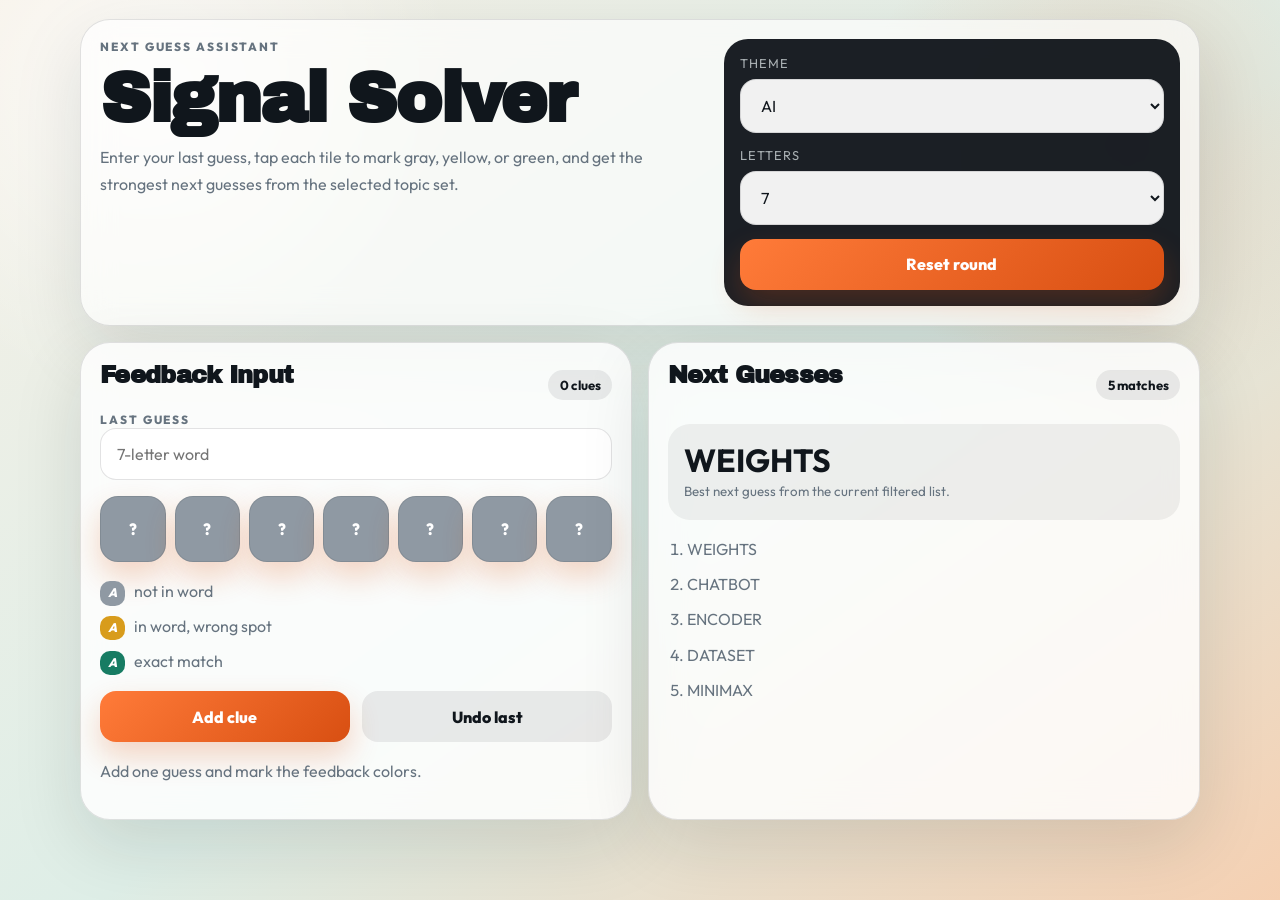
==== guessassist.html @ 029ee36a "Add word feedback solver interface" ====
<!DOCTYPE html>
<html lang="en">
  <head>
    <meta charset="UTF-8" />
    <meta name="viewport" content="width=device-width, initial-scale=1.0" />
    <title>Signal Solver</title>
    <meta
      name="description"
      content="A themed word assistant that narrows the next guess from AI, internet, and Web3 word lists based on your color feedback."
    />
    <link rel="preconnect" href="https://fonts.googleapis.com" />
    <link rel="preconnect" href="https://fonts.gstatic.com" crossorigin />
    <link
      href="https://fonts.googleapis.com/css2?family=Outfit:wght@400;500;700;800&family=Archivo+Black&display=swap"
      rel="stylesheet"
    />
    <link rel="stylesheet" href="./guessassist.css" />
  </head>
  <body>
    <main class="page-shell">
      <section class="hero-card">
        <div>
          <p class="eyebrow">Next Guess Assistant</p>
          <h1>Signal Solver</h1>
          <p class="lede">
            Enter your last guess, tap each tile to mark gray, yellow, or green, and get
            the strongest next guesses from the selected topic set.
          </p>
        </div>
        <div class="hero-controls">
          <label class="control-item">
            <span>Theme</span>
            <select id="themeSelect"></select>
          </label>
          <label class="control-item">
            <span>Letters</span>
            <select id="lengthSelect"></select>
          </label>
          <button id="resetButton" type="button">Reset round</button>
        </div>
      </section>

      <section class="workspace-grid">
        <article class="input-card">
          <div class="panel-head">
            <h2>Feedback Input</h2>
            <span id="attemptCount" class="chip">0 clues</span>
          </div>
          <form id="clueForm" class="clue-form">
            <label class="guess-label" for="guessInput">Last guess</label>
            <input
              id="guessInput"
              type="text"
              inputmode="text"
              autocomplete="off"
              autocapitalize="characters"
              spellcheck="false"
              maxlength="8"
              placeholder="Type your guess"
            />
            <div id="feedbackRow" class="feedback-row"></div>
            <div class="legend-row">
              <span><i class="tile-sample tile-miss">A</i> not in word</span>
              <span><i class="tile-sample tile-present">A</i> in word, wrong spot</span>
              <span><i class="tile-sample tile-correct">A</i> exact match</span>
            </div>
            <div class="action-row">
              <button id="addClueButton" type="submit">Add clue</button>
              <button id="undoButton" type="button" class="button-secondary">Undo last</button>
            </div>
          </form>
          <p id="message" class="message">Start with one guess and its color pattern.</p>
          <ol id="historyList" class="history-list"></ol>
        </article>

        <article class="result-card">
          <div class="panel-head">
            <h2>Next Guesses</h2>
            <span id="candidateCount" class="chip">0 matches</span>
          </div>
          <div id="topPick" class="top-pick"></div>
          <ol id="candidateList" class="candidate-list"></ol>
        </article>
      </section>
    </main>

    <script src="./guessassist.js"></script>
  </body>
</html>
---- guessassist.css ----
:root {
  --ink: #10161c;
  --muted: #66737f;
  --line: rgba(16, 22, 28, 0.12);
  --panel: rgba(255, 255, 255, 0.82);
  --panel-strong: rgba(13, 18, 24, 0.94);
  --correct: #177c63;
  --present: #d89c1c;
  --miss: #8f99a3;
  --accent: #ff6e2f;
  --shadow: 0 24px 70px rgba(16, 22, 28, 0.12);
}
* { box-sizing: border-box; }
body {
  margin: 0;
  min-height: 100vh;
  font-family: "Outfit", sans-serif;
  color: var(--ink);
  background:
    radial-gradient(circle at 12% 10%, rgba(255,255,255,0.72), transparent 22%),
    radial-gradient(circle at 88% 16%, rgba(255,110,47,0.16), transparent 20%),
    linear-gradient(145deg, #f6f0e6 0%, #deeee7 54%, #f5d0b2 100%);
}
.page-shell {
  width: min(1120px, calc(100vw - 1.5rem));
  margin: 0 auto;
  padding: 1.2rem 0 3rem;
}
.hero-card, .input-card, .result-card {
  border: 1px solid var(--line);
  border-radius: 30px;
  box-shadow: var(--shadow);
  backdrop-filter: blur(16px);
}
.hero-card {
  display: grid;
  grid-template-columns: 1.2fr 0.9fr;
  gap: 1rem;
  padding: 1.2rem;
  background: rgba(255,255,255,0.62);
}
.eyebrow, .guess-label {
  margin: 0 0 0.75rem;
  text-transform: uppercase;
  letter-spacing: 0.16em;
  font-size: 0.74rem;
  font-weight: 800;
  color: var(--muted);
}
h1, h2, p, ol { margin-top: 0; }
h1, h2 { font-family: "Archivo Black", sans-serif; letter-spacing: -0.03em; }
h1 { margin-bottom: 0.7rem; font-size: clamp(2.4rem, 7vw, 4.4rem); line-height: 0.95; }
h2 { font-size: 1.5rem; }
.lede, .message, .legend-row, .history-list, .candidate-list { color: var(--muted); line-height: 1.65; }
.hero-controls {
  display: grid;
  gap: 0.9rem;
  padding: 1rem;
  border-radius: 24px;
  background: var(--panel-strong);
}
.control-item { display: grid; gap: 0.45rem; color: #eef4f6; }
.control-item span { font-size: 0.8rem; letter-spacing: 0.08em; text-transform: uppercase; color: rgba(238,244,246,0.68); }
select, input, button {
  width: 100%;
  border-radius: 16px;
  padding: 0.95rem 1rem;
  font: inherit;
}
select, input { border: 1px solid rgba(16,22,28,0.12); background: rgba(255,255,255,0.94); color: var(--ink); }
button {
  border: 0;
  color: white;
  background: linear-gradient(135deg, #ff7b39, #d84f12);
  font-weight: 800;
  cursor: pointer;
  box-shadow: 0 14px 30px rgba(216,79,18,0.24);
}
.button-secondary { background: rgba(16,22,28,0.08); color: var(--ink); box-shadow: none; }
.workspace-grid {
  display: grid;
  grid-template-columns: 1fr 1fr;
  gap: 1rem;
  margin-top: 1rem;
}
.input-card, .result-card { padding: 1.2rem; background: var(--panel); }
.panel-head, .action-row { display: flex; justify-content: space-between; gap: 0.8rem; align-items: center; }
.chip {
  display: inline-flex;
  align-items: center;
  padding: 0.45rem 0.7rem;
  border-radius: 999px;
  background: rgba(16,22,28,0.08);
  color: var(--ink);
  font-size: 0.82rem;
  font-weight: 700;
}
.feedback-row {
  display: grid;
  gap: 0.55rem;
  margin: 1rem 0;
}
.feedback-row[data-length="5"] { grid-template-columns: repeat(5, minmax(0, 1fr)); }
.feedback-row[data-length="6"] { grid-template-columns: repeat(6, minmax(0, 1fr)); }
.feedback-row[data-length="7"] { grid-template-columns: repeat(7, minmax(0, 1fr)); }
.feedback-row[data-length="8"] { grid-template-columns: repeat(8, minmax(0, 1fr)); }
.feedback-tile, .tile-sample {
  display: inline-flex;
  align-items: center;
  justify-content: center;
  aspect-ratio: 1 / 1;
  min-height: 3rem;
  border-radius: 18px;
  font-weight: 800;
  text-transform: uppercase;
}
.feedback-tile {
  border: 1px solid rgba(16,22,28,0.1);
  user-select: none;
  cursor: pointer;
  background: rgba(255,255,255,0.72);
}
.tile-sample { width: 1.55rem; min-height: 1.55rem; border-radius: 10px; font-size: 0.78rem; margin-right: 0.35rem; }
.tile-correct { background: var(--correct); color: white; }
.tile-present { background: var(--present); color: white; }
.tile-miss { background: var(--miss); color: white; }
.legend-row {
  display: grid;
  gap: 0.45rem;
  margin-bottom: 1rem;
}
.action-row { margin-bottom: 1rem; }
.history-list, .candidate-list { padding-left: 1.2rem; }
.history-list li, .candidate-list li { margin-bottom: 0.55rem; }
.top-pick {
  min-height: 6rem;
  margin: 1rem 0;
  padding: 1rem;
  border-radius: 22px;
  background: rgba(16,22,28,0.06);
}
.top-pick strong {
  display: block;
  font-size: 2rem;
  color: var(--ink);
}
.top-pick small { color: var(--muted); }
@media (max-width: 900px) {
  .hero-card, .workspace-grid { grid-template-columns: 1fr; }
}
@media (max-width: 640px) {
  .page-shell { width: min(100vw - 1rem, 1120px); }
  .hero-card, .input-card, .result-card { padding: 1rem; }
  .action-row { flex-direction: column; }
}
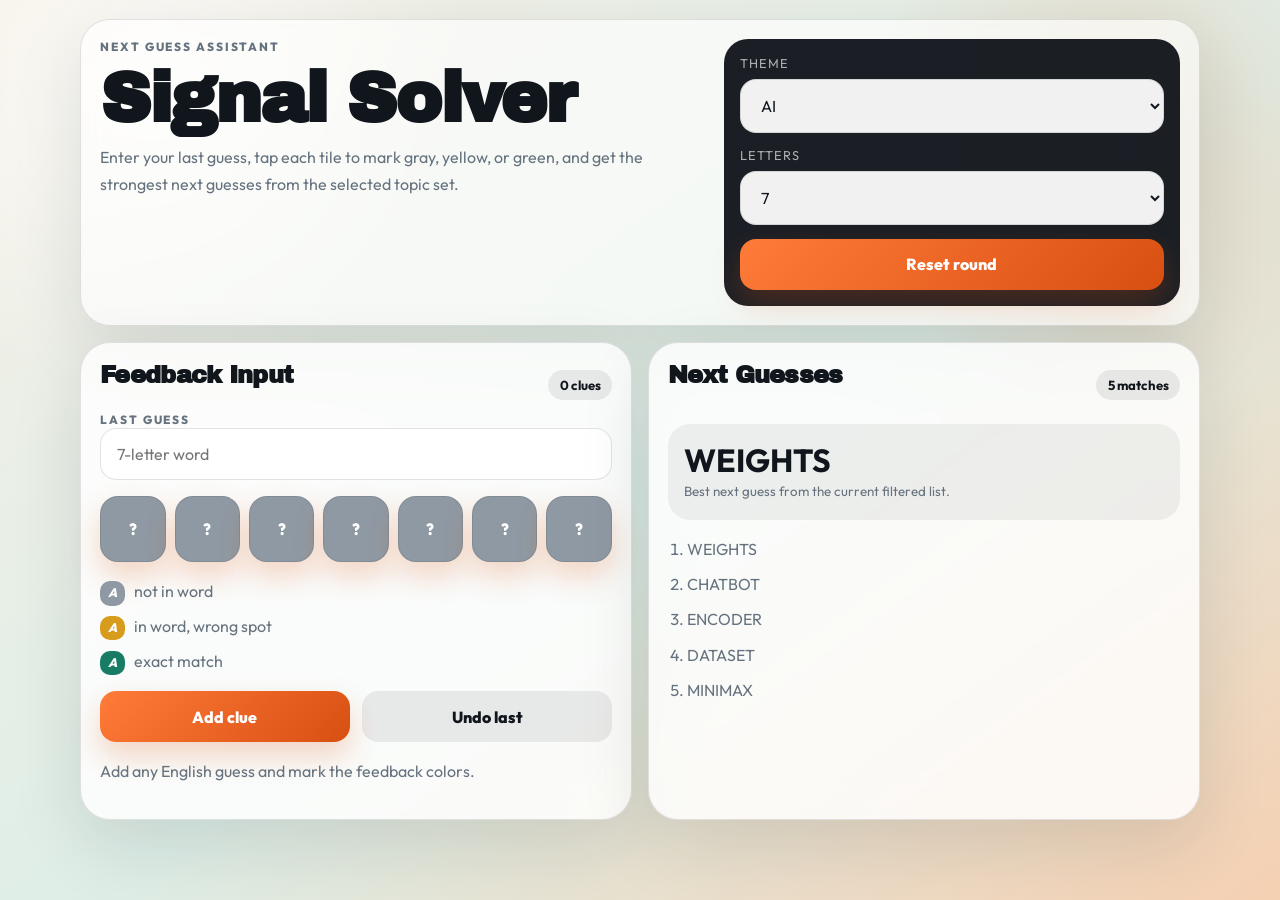
==== commit e3df81a6: "Allow free-form guesses in word tools" ====
--- a/guessassist.html
+++ b/guessassist.html
@@ -6,7 +6,7 @@
     <title>Signal Solver</title>
     <meta
       name="description"
-      content="A themed word assistant that narrows the next guess from AI, internet, and Web3 word lists based on your color feedback."
+      content="A word assistant that accepts any English guess and narrows the next guess from AI, internet, and Web3 themed answer sets based on your color feedback."
     />
     <link rel="preconnect" href="https://fonts.googleapis.com" />
     <link rel="preconnect" href="https://fonts.gstatic.com" crossorigin />
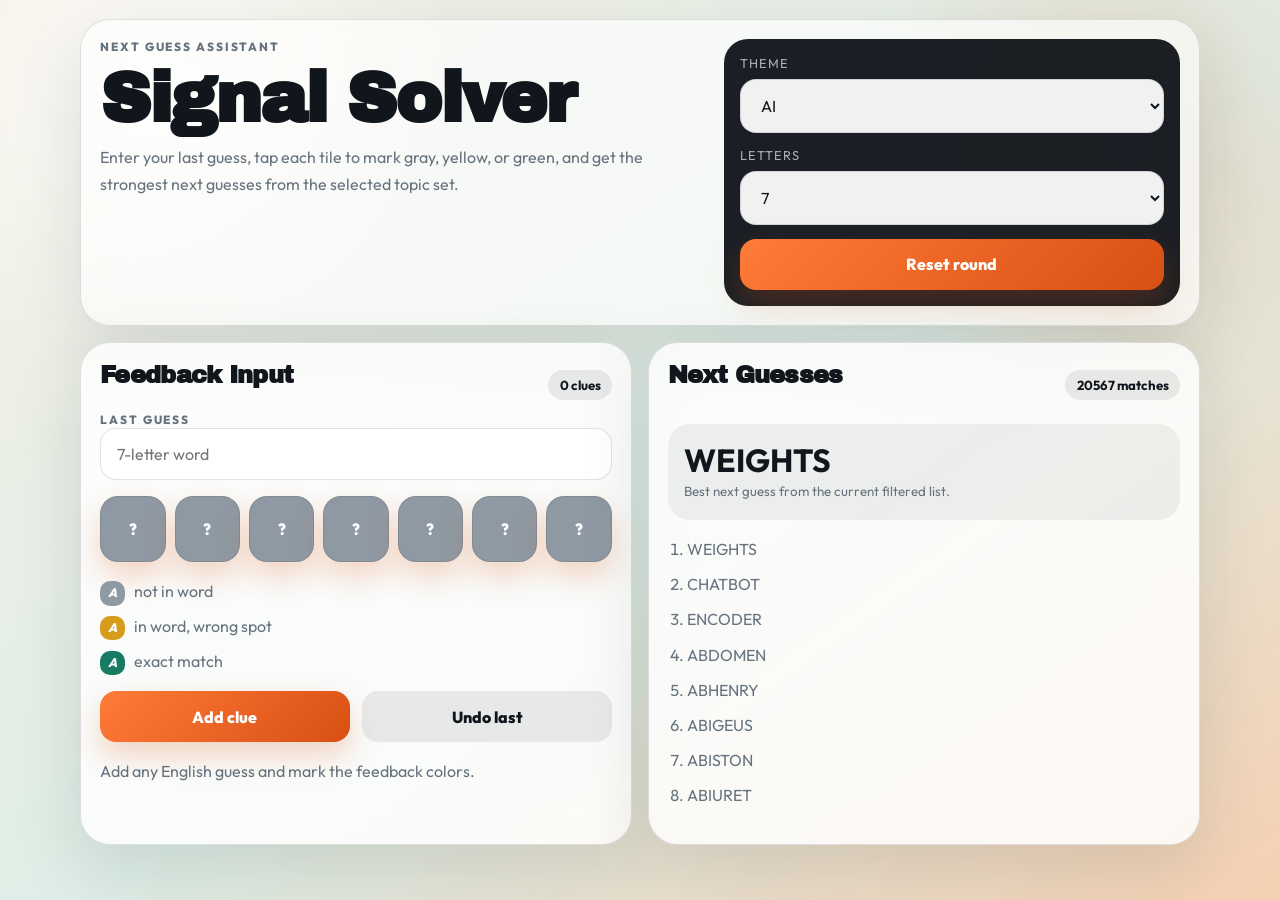
==== commit 25cd4443: "Expand solver with common English word pool" ====
--- a/guessassist.html
+++ b/guessassist.html
@@ -84,6 +84,7 @@
       </section>
     </main>
 
-    <script src="./guessassist.js"></script>
+    <script src="./commonwords.js?v=20260317c"></script>
+    <script src="./guessassist.js?v=20260317c"></script>
   </body>
 </html>
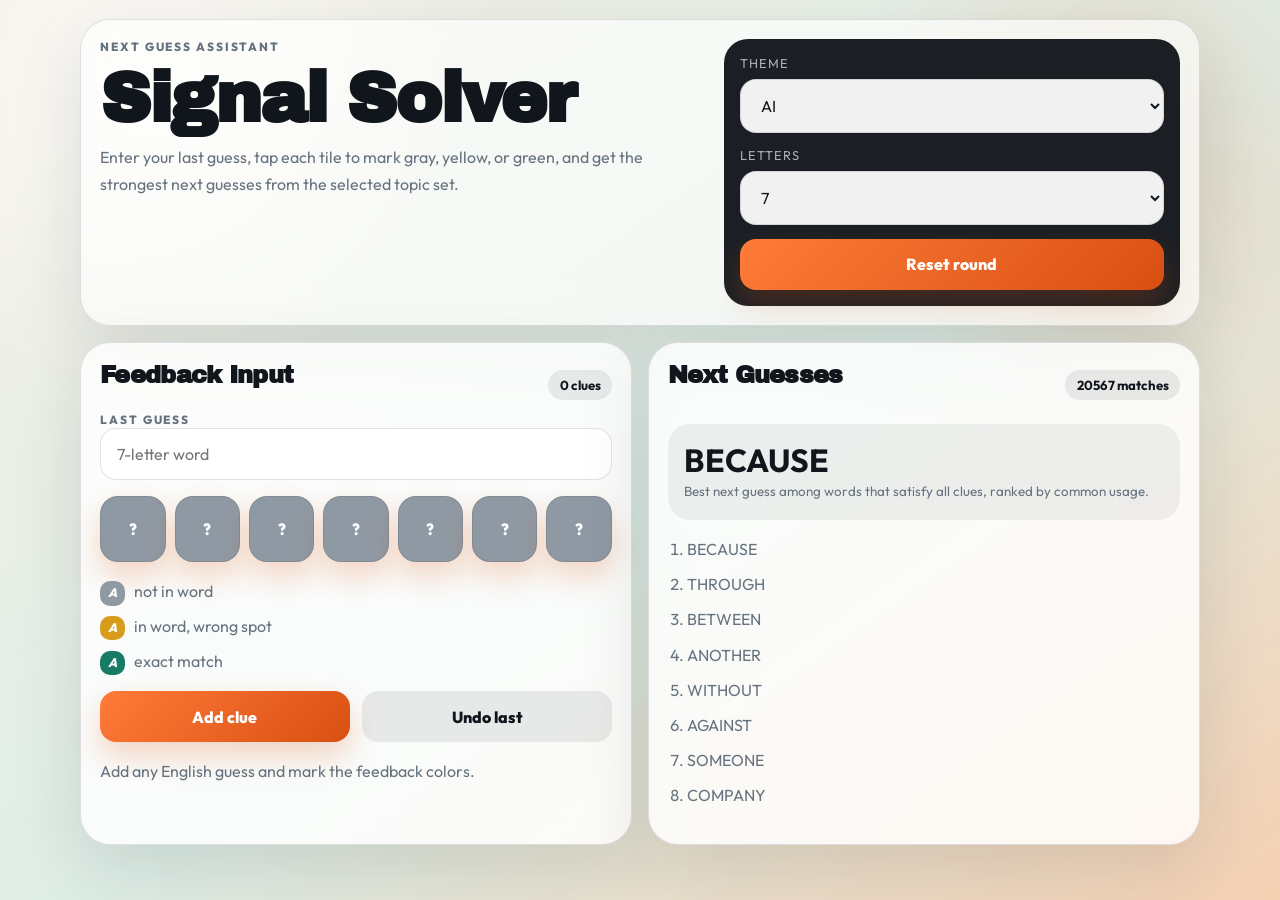
==== commit 3cc1637a: "Rank solver matches by common words" ====
--- a/guessassist.html
+++ b/guessassist.html
@@ -84,7 +84,8 @@
       </section>
     </main>
 
-    <script src="./commonwords.js?v=20260317c"></script>
-    <script src="./guessassist.js?v=20260317c"></script>
+    <script src="./commonwords.js?v=20260317d"></script>
+    <script src="./commonpriority.js?v=20260317d"></script>
+    <script src="./guessassist.js?v=20260317d"></script>
   </body>
 </html>
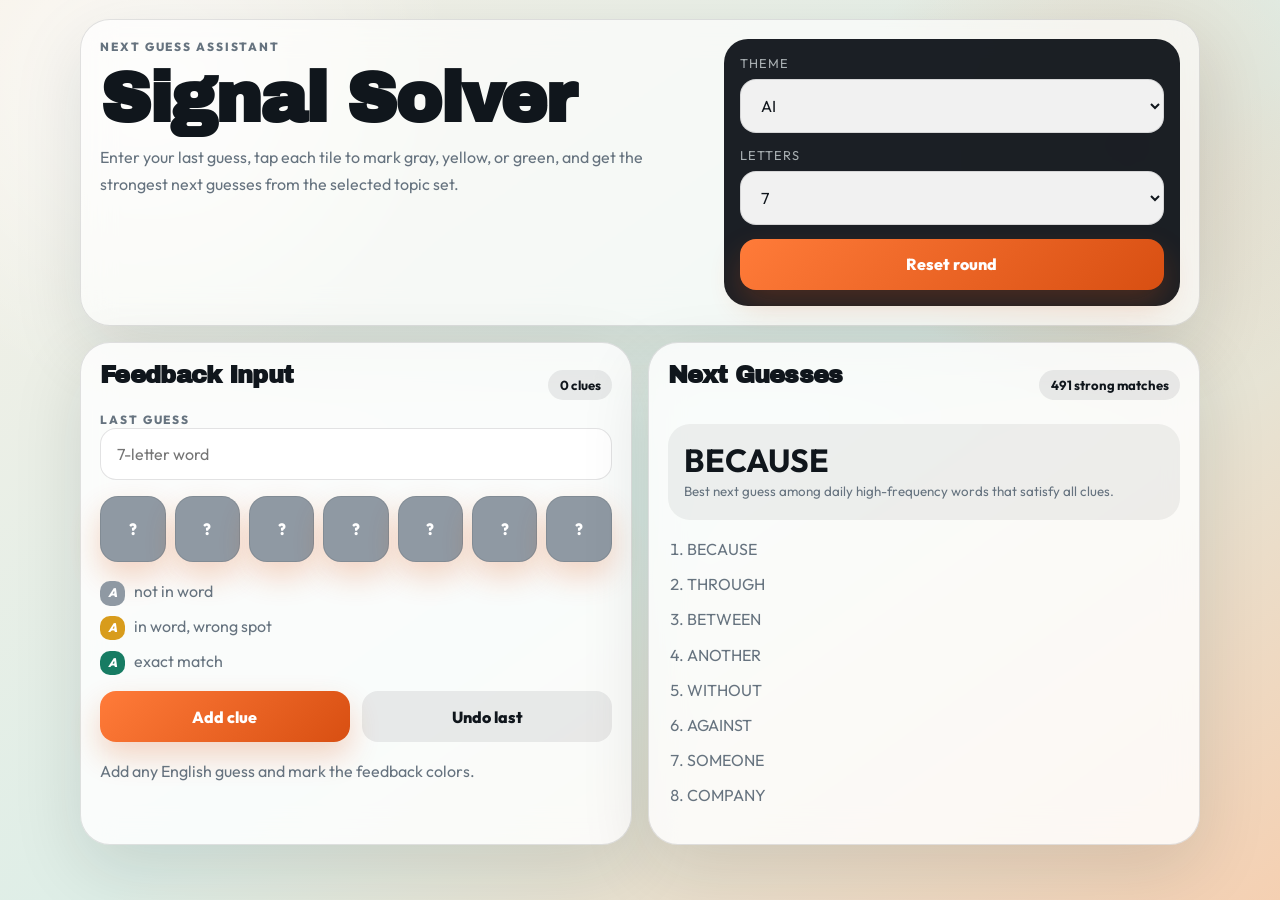
==== commit 4d7d76be: "Expand guess word length to 3-8" ====
--- a/guessassist.html
+++ b/guessassist.html
@@ -86,6 +86,6 @@
 
     <script src="./commonwords.js?v=20260317d"></script>
     <script src="./commonpriority.js?v=20260317d"></script>
-    <script src="./guessassist.js?v=20260317d"></script>
+    <script src="./guessassist.js?v=20260318a"></script>
   </body>
 </html>
--- a/guessassist.css
+++ b/guessassist.css
@@ -100,6 +100,8 @@
   gap: 0.55rem;
   margin: 1rem 0;
 }
+.feedback-row[data-length="3"] { grid-template-columns: repeat(3, minmax(0, 1fr)); }
+.feedback-row[data-length="4"] { grid-template-columns: repeat(4, minmax(0, 1fr)); }
 .feedback-row[data-length="5"] { grid-template-columns: repeat(5, minmax(0, 1fr)); }
 .feedback-row[data-length="6"] { grid-template-columns: repeat(6, minmax(0, 1fr)); }
 .feedback-row[data-length="7"] { grid-template-columns: repeat(7, minmax(0, 1fr)); }
